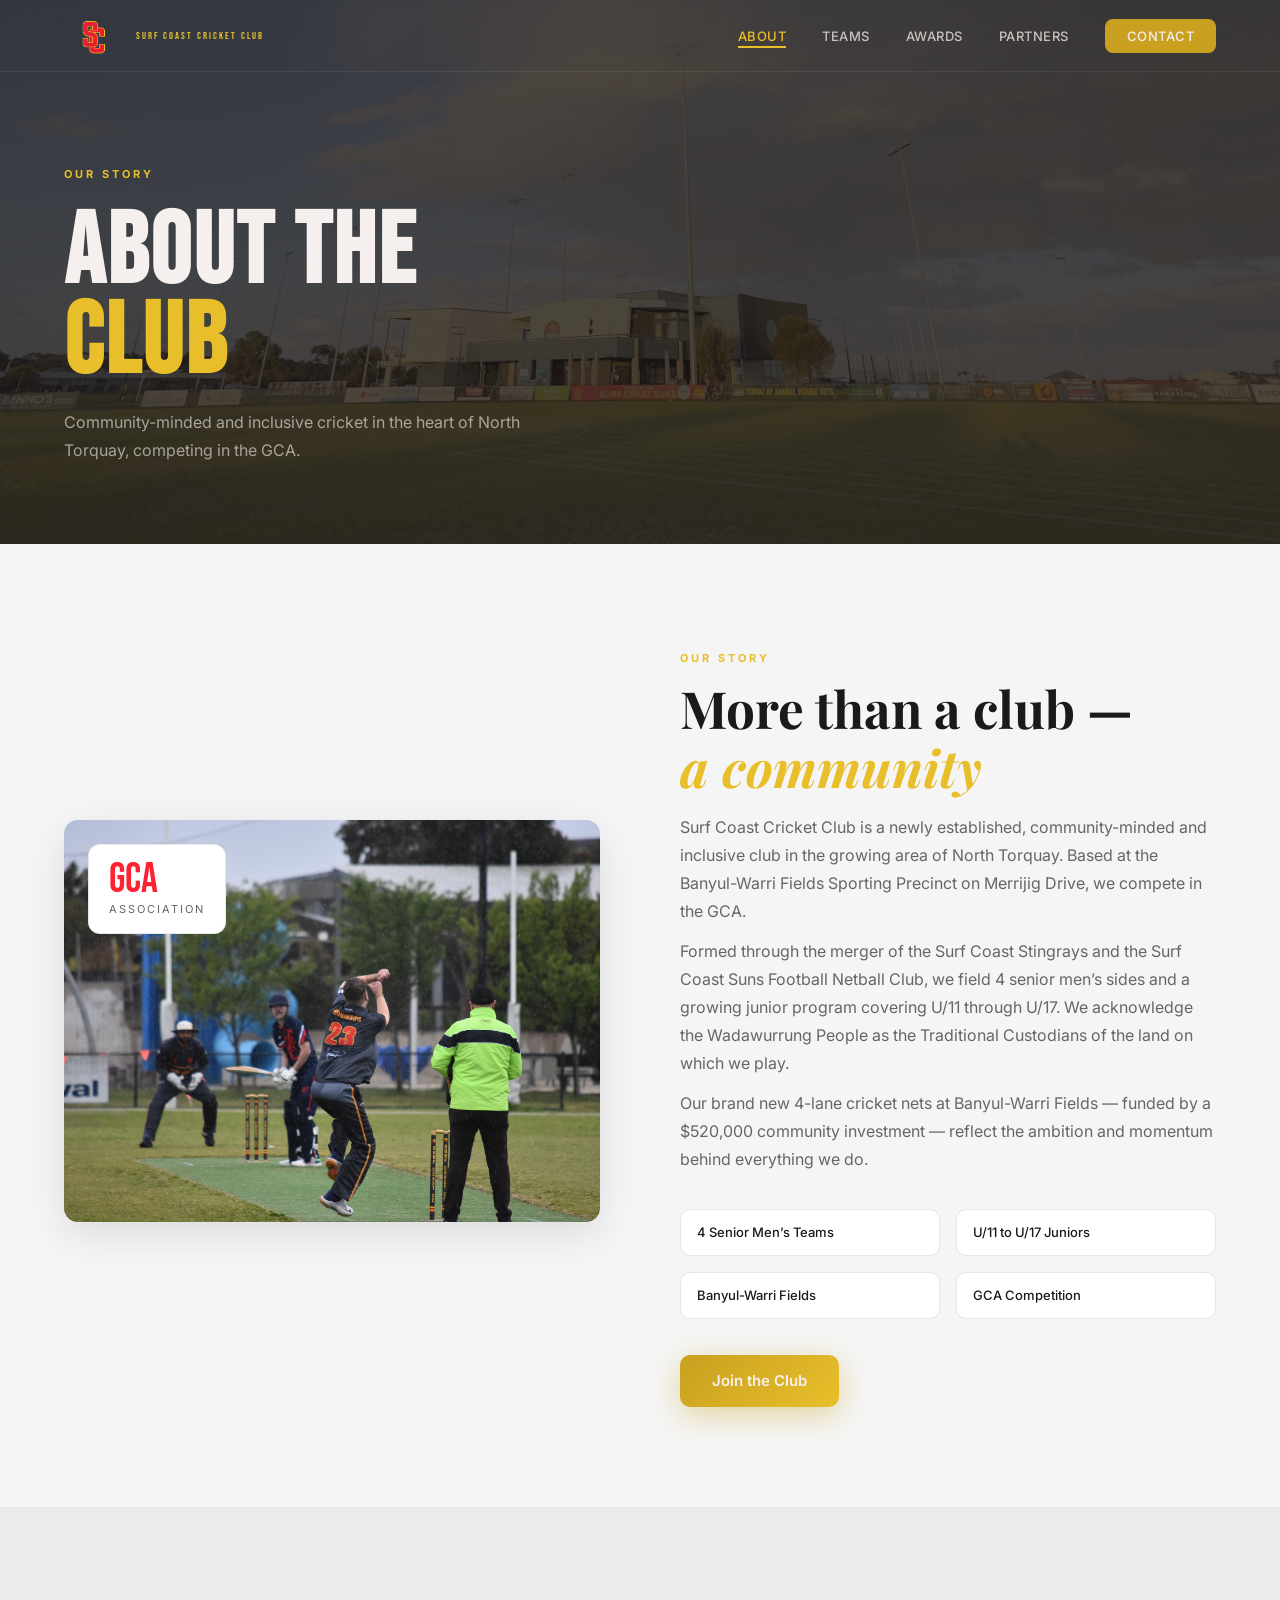
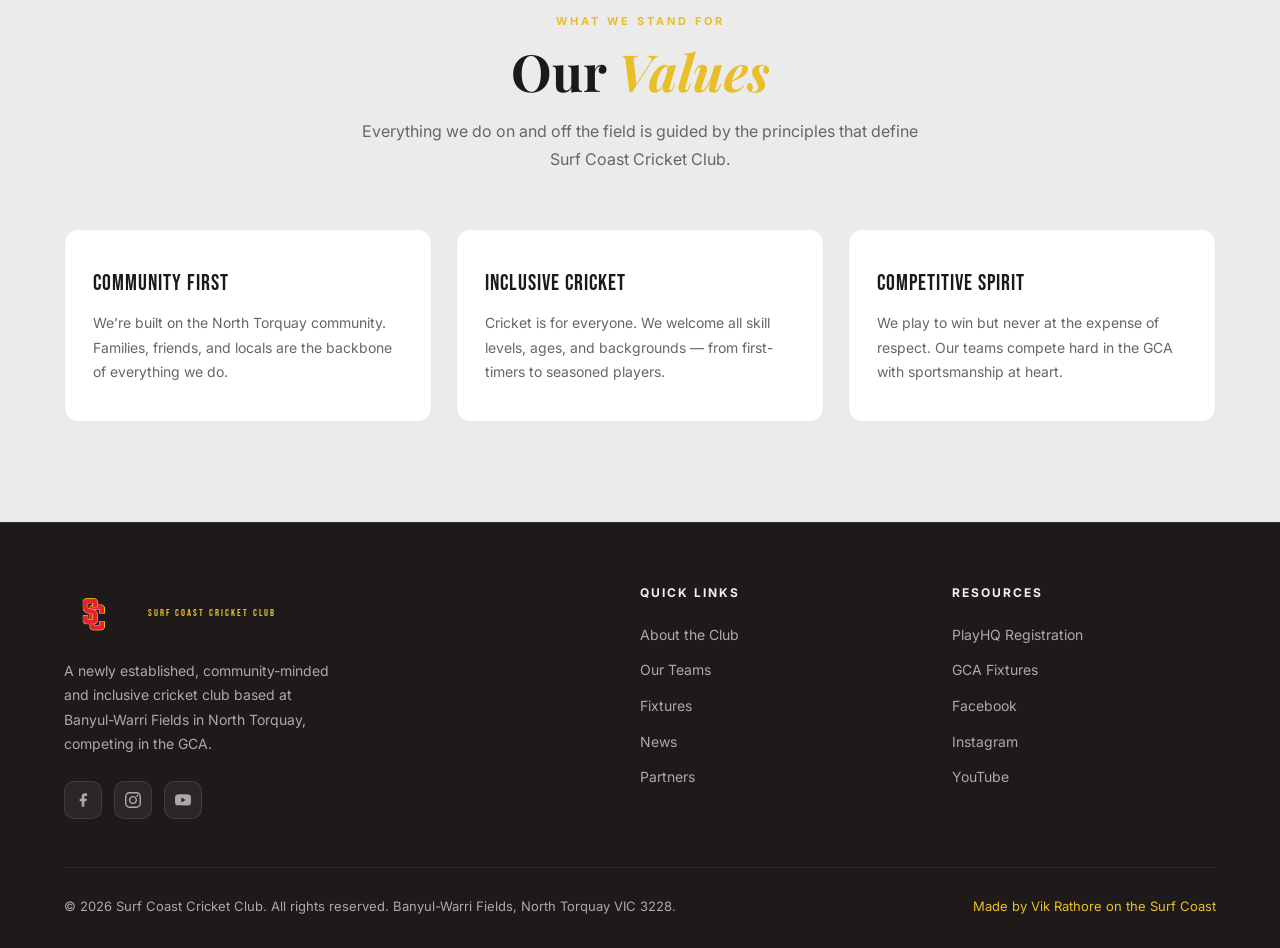
==== about/index.html @ 5619d421 "Convert pages to folder-based URLs (remove .html extensions) Each page moved to its own subfolder as" ====
<!DOCTYPE html>
<html lang="en">
<head>
  <meta charset="UTF-8" />
  <meta name="viewport" content="width=device-width, initial-scale=1.0, viewport-fit=cover" />
  <link rel="icon" type="image/png" href="/assets/images/favicon.png" />
  <title>About | Surf Coast Cricket Club</title>
  <link rel="preconnect" href="https://fonts.googleapis.com" />
  <link rel="preconnect" href="https://fonts.gstatic.com" crossorigin />
  <link href="https://fonts.googleapis.com/css2?family=Bebas+Neue&family=Inter:wght@300;400;500;600;700&family=Playfair+Display:ital,wght@0,700;1,500&display=swap" rel="stylesheet" />
  <style>
    *, *::before, *::after { box-sizing: border-box; margin: 0; padding: 0; }
    :root {
      --navy:    #F5F5F5;
      --navy-mid:#EBEBEB;
      --teal:    #C9A020;
      --teal-lt: #E8BF2A;
      --green:   #E8001C;
      --gold:    #FF2233;
      --white:   #F5F0EE;
      --muted:   #666666;
      --card-bg: #FFFFFF;
      --border:  rgba(0,0,0,0.09);
      --radius:  14px;
      --shadow:  0 12px 40px rgba(0,0,0,0.10);
    }
    html { scroll-behavior: smooth; }
    body { font-family: 'Inter', sans-serif; background: var(--navy); color: #1A1A1A; overflow-x: hidden; line-height: 1.6; }
    ::-webkit-scrollbar { width: 6px; }
    ::-webkit-scrollbar-track { background: var(--navy); }
    ::-webkit-scrollbar-thumb { background: var(--teal); border-radius: 3px; }

    /* PAGE SPLASH */
    #page-splash { position: fixed; inset: 0; z-index: 9999; background: #232323; display: flex; align-items: center; justify-content: center; transition: opacity 0.5s ease, visibility 0.5s ease; }
    #page-splash.hidden { opacity: 0; visibility: hidden; pointer-events: none; }
    #page-splash img { width: min(220px, 55vw); animation: pageSplashIn 0.4s ease forwards; }
    @keyframes pageSplashIn { from { opacity: 0; transform: scale(0.92); } to { opacity: 1; transform: scale(1); } }

    /* NAV */
    nav { position: fixed; top: 0; left: 0; right: 0; z-index: 1000; display: flex; align-items: center; justify-content: space-between; padding: env(safe-area-inset-top) 5% 0; height: calc(72px + env(safe-area-inset-top)); background: transparent; backdrop-filter: blur(20px); border-bottom: 1px solid rgba(255,255,255,0.08); transition: background 1s ease; }
    .nav-logo { display: flex; align-items: center; gap: 12px; text-decoration: none; }
    .nav-logo-badge { width: 60px; height: 60px; object-fit: contain; flex-shrink: 0; }
    .nav-logo-text { line-height: 1.2; }
    .nav-logo-text span:first-child { display: block; font-family: 'Bebas Neue', sans-serif; font-size: 30px; letter-spacing: 1px; color: var(--white); }
    .nav-logo-text span:last-child { display: block; font-size: 10px; letter-spacing: 2px; text-transform: uppercase; color: var(--teal-lt); }
    .nav-links { display: flex; align-items: center; gap: 36px; list-style: none; }
    .nav-links a { text-decoration: none; color: rgba(245,240,238,0.75); font-size: 13px; font-weight: 500; letter-spacing: 0.5px; text-transform: uppercase; transition: color 0.2s; position: relative; }
    .nav-links a::after { content: ''; position: absolute; left: 0; bottom: -4px; width: 0; height: 2px; background: var(--teal-lt); transition: width 0.25s; }
    .nav-links a:hover { color: #FFFFFF; }
    .nav-links a:hover::after { width: 100%; }
    .nav-links a.nav-active { color: var(--teal-lt); }
    .nav-links a.nav-active::after { width: 100%; }
    .nav-cta { padding: 9px 22px; background: var(--teal); color: var(--white) !important; border-radius: 8px; transition: background 0.2s, transform 0.15s !important; }
    .nav-cta::after { display: none !important; }
    .nav-cta:hover { background: var(--teal-lt) !important; transform: translateY(-1px); }
    .nav-hamburger { display: none; flex-direction: column; gap: 5px; cursor: pointer; padding: 4px; border: none; background: none; }
    .nav-hamburger span { display: block; width: 24px; height: 2px; background: var(--white); border-radius: 2px; transition: transform 0.3s, opacity 0.3s; }
    .nav-mobile { display: none; flex-direction: column; position: fixed; top: calc(72px + env(safe-area-inset-top)); left: 0; right: 0; background: #2D2D2D; border-bottom: 1px solid rgba(255,255,255,0.08); padding: 24px 5%; gap: 20px; z-index: 999; }
    .nav-mobile.open { display: flex; }
    .nav-mobile a { text-decoration: none; color: var(--muted); font-size: 15px; font-weight: 500; letter-spacing: 0.5px; text-transform: uppercase; transition: color 0.2s; }
    .nav-mobile a:hover { color: var(--white); }

    /* PAGE HEADER */
    .page-header { background: #1E1A1A; padding: 160px 5% 80px; position: relative; overflow: hidden; }
    .page-header-bg { position: absolute; inset: 0; background: url('/assets/images/hero-bg.jpg') center 60%/cover no-repeat; opacity: 0.22; z-index: 0; }
    .page-header-content { position: relative; z-index: 1; max-width: 700px; }
    .page-header-label { display: inline-block; font-size: 11px; font-weight: 700; letter-spacing: 3px; text-transform: uppercase; color: var(--teal-lt); margin-bottom: 12px; }
    .page-header-title { font-family: 'Bebas Neue', sans-serif; font-size: clamp(56px, 8vw, 100px); line-height: 0.9; letter-spacing: 3px; color: #F5F0EE; margin-top: 12px; }
    .page-header-title .accent { color: var(--teal-lt); }
    .page-header-sub { font-size: 16px; color: rgba(245,240,238,0.6); margin-top: 20px; max-width: 520px; line-height: 1.75; }

    /* SECTIONS */
    section { padding: 100px 5%; }
    .section-label { display: inline-block; font-size: 11px; font-weight: 700; letter-spacing: 3px; text-transform: uppercase; color: var(--teal-lt); margin-bottom: 12px; }
    .section-title { font-family: 'Playfair Display', serif; font-size: clamp(30px, 4vw, 52px); line-height: 1.15; color: #1A1A1A; }
    .section-title em { font-style: italic; color: var(--teal-lt); }
    .section-desc { color: var(--muted); font-size: 16px; max-width: 560px; margin-top: 16px; line-height: 1.75; }
    .reveal { opacity: 0; transform: translateY(36px); transition: opacity 0.7s ease, transform 0.7s ease; }
    .reveal.visible { opacity: 1; transform: translateY(0); }
    @keyframes fadeUp { from { opacity: 0; transform: translateY(28px); } to { opacity: 1; transform: translateY(0); } }

    /* BUTTONS */
    .btn-primary { padding: 14px 32px; background: linear-gradient(135deg, var(--teal), var(--teal-lt)); color: var(--white); text-decoration: none; border-radius: 10px; font-weight: 600; font-size: 15px; box-shadow: 0 8px 32px rgba(201,160,32,0.4); transition: transform 0.2s, box-shadow 0.2s; display: inline-block; }
    .btn-primary:hover { transform: translateY(-2px); box-shadow: 0 14px 40px rgba(201,160,32,0.55); }

    /* ABOUT */
    #about { display: grid; grid-template-columns: 1fr 1fr; gap: 80px; align-items: center; }
    .about-img-stack { position: relative; }
    .about-img-main { width: 100%; border-radius: var(--radius); aspect-ratio: 4/3; object-fit: cover; box-shadow: var(--shadow); }
    .about-img-accent { position: absolute; width: 55%; border-radius: var(--radius); aspect-ratio: 1; bottom: -32px; right: -32px; object-fit: cover; border: 4px solid #F5F5F5; box-shadow: var(--shadow); }
    .about-badge { position: absolute; top: 24px; left: 24px; background: #FFFFFF; border: 1px solid var(--border); border-radius: 12px; padding: 14px 20px; }
    .about-badge .year { font-family: 'Bebas Neue', sans-serif; font-size: 42px; color: var(--gold); line-height: 1; }
    .about-badge .since { font-size: 11px; letter-spacing: 2px; text-transform: uppercase; color: var(--muted); }
    .about-features { display: grid; grid-template-columns: 1fr 1fr; gap: 16px; margin-top: 36px; }
    .feature-chip { display: flex; align-items: center; gap: 10px; background: var(--card-bg); border: 1px solid var(--border); border-radius: 10px; padding: 12px 16px; font-size: 13px; font-weight: 500; }
    .feature-chip .icon { width: 28px; height: 28px; border-radius: 8px; background: rgba(201,160,32,0.18); display: flex; align-items: center; justify-content: center; font-size: 14px; }

    /* VALUES SECTION */
    #values { background: var(--navy-mid); }
    .values-grid { display: grid; grid-template-columns: repeat(3, 1fr); gap: 24px; margin-top: 56px; }
    .value-card { background: var(--card-bg); border: 1px solid var(--border); border-radius: var(--radius); padding: 36px 28px; }
    .value-icon { font-size: 32px; margin-bottom: 16px; }
    .value-title { font-family: 'Bebas Neue', sans-serif; font-size: 22px; letter-spacing: 1px; color: #1A1A1A; margin-bottom: 10px; }
    .value-desc { font-size: 14px; color: var(--muted); line-height: 1.75; }

    /* FOOTER */
    footer { background: #1E1A1A; border-top: 1px solid rgba(255,255,255,0.08); padding: 60px 5% calc(32px + env(safe-area-inset-bottom)); }
    .footer-grid { display: grid; grid-template-columns: 2fr 1fr 1fr; gap: 48px; padding-bottom: 48px; border-bottom: 1px solid rgba(255,255,255,0.08); }
    .footer-brand-desc { color: #AAAAAA; font-size: 14px; line-height: 1.75; margin-top: 16px; max-width: 280px; }
    .footer-socials { display: flex; gap: 12px; margin-top: 24px; }
    .social-btn { width: 38px; height: 38px; border-radius: 10px; background: rgba(255,255,255,0.06); border: 1px solid rgba(255,255,255,0.1); display: flex; align-items: center; justify-content: center; text-decoration: none; color: #AAAAAA; transition: all 0.2s; }
    .social-btn:hover { background: var(--teal); color: var(--white); border-color: var(--teal); }
    .footer-col-title { font-size: 12px; font-weight: 700; letter-spacing: 2px; text-transform: uppercase; color: var(--white); margin-bottom: 20px; }
    .footer-links { list-style: none; display: flex; flex-direction: column; gap: 10px; }
    .footer-links a { text-decoration: none; color: #AAAAAA; font-size: 14px; transition: color 0.2s; }
    .footer-links a:hover { color: var(--teal-lt); }
    .footer-bottom { padding-top: 28px; display: flex; justify-content: space-between; align-items: center; gap: 16px; flex-wrap: wrap; }
    .footer-copy { font-size: 13px; color: #AAAAAA; }

    @media (max-width: 1024px) {
      #about { grid-template-columns: 1fr; }
      .about-img-stack { display: block; margin-bottom: 16px; }
      .about-img-accent { display: none; }
      .about-badge { display: none; }
      .values-grid { grid-template-columns: 1fr 1fr; }
      .footer-grid { grid-template-columns: 1fr 1fr; }
    }
    @media (max-width: 768px) {
      section { padding: 72px 5%; }
      .page-header { padding: 120px 5% 60px; }
      .nav-links { display: none; }
      .nav-hamburger { display: flex; }
      .values-grid { grid-template-columns: 1fr; }
      .about-features { grid-template-columns: 1fr; }
      .footer-grid { grid-template-columns: 1fr; }
    }
    @media (max-width: 480px) {
      section { padding: 52px 5%; }
      .page-header { padding: 100px 5% 48px; }
      .values-grid { grid-template-columns: 1fr; }
    }
  </style>
</head>
<body>

<div id="page-splash" aria-hidden="true">
  <img src="/assets/images/sccc-logo.png" alt="" />
</div>

<nav id="navbar">
  <a href="/" class="nav-logo" aria-label="Surf Coast Cricket Club Home">
    <img class="nav-logo-badge" src="/assets/images/sccc-logo.png" alt="Surf Coast Cricket Club logo" />
    <div class="nav-logo-text"><span>Surf Coast Cricket Club</span></div>
  </a>
  <ul class="nav-links" role="list">
    <li><a href="/about" class="nav-active">About</a></li>
    <li><a href="/teams">Teams</a></li>
    <li><a href="/awards">Awards</a></li>
    <li><a href="/partners">Partners</a></li>
    <li><a href="/contact" class="nav-cta">Contact</a></li>
  </ul>
  <button class="nav-hamburger" id="hamburger" aria-label="Toggle menu" aria-expanded="false">
    <span></span><span></span><span></span>
  </button>
</nav>

<div class="nav-mobile" id="mobileNav" role="navigation" aria-label="Mobile navigation">
  <a href="/about" onclick="closeMenu()">About</a>
  <a href="/teams" onclick="closeMenu()">Teams</a>
  <a href="/awards" onclick="closeMenu()">Awards</a>
  <a href="/partners" onclick="closeMenu()">Partners</a>
  <a href="/contact" onclick="closeMenu()" style="color:var(--teal-lt);font-weight:600;">Contact &rarr;</a>
</div>

<!-- PAGE HEADER -->
<div class="page-header">
  <div class="page-header-bg"></div>
  <div class="page-header-content">
    <span class="page-header-label">Our Story</span>
    <h1 class="page-header-title">About the<br><span class="accent">Club</span></h1>
    <p class="page-header-sub">Community-minded and inclusive cricket in the heart of North Torquay, competing in the GCA.</p>
  </div>
</div>

<!-- ABOUT -->
<section id="about" aria-labelledby="about-title">
  <div class="about-img-stack reveal" aria-hidden="true">
    <img class="about-img-main" src="/assets/images/about-action.jpg" alt="Surf Coast Cricket Club bowler in action" loading="lazy" />
    <div class="about-badge">
      <div class="year">GCA</div>
      <div class="since">Association</div>
    </div>
  </div>

  <div class="reveal" style="transition-delay:0.15s">
    <span class="section-label">Our Story</span>
    <h2 class="section-title" id="about-title">More than a club &mdash;<br /><em>a community</em></h2>
    <p class="section-desc">
      Surf Coast Cricket Club is a newly established, community-minded and inclusive club in the growing area of North Torquay. Based at the Banyul-Warri Fields Sporting Precinct on Merrijig Drive, we compete in the GCA.
    </p>
    <p class="section-desc" style="margin-top:12px;">
      Formed through the merger of the Surf Coast Stingrays and the Surf Coast Suns Football Netball Club, we field 4 senior men&rsquo;s sides and a growing junior program covering U/11 through U/17. We acknowledge the Wadawurrung People as the Traditional Custodians of the land on which we play.
    </p>
    <p class="section-desc" style="margin-top:12px;">
      Our brand new 4-lane cricket nets at Banyul-Warri Fields &mdash; funded by a $520,000 community investment &mdash; reflect the ambition and momentum behind everything we do.
    </p>
    <div class="about-features">
      <div class="feature-chip">4 Senior Men&rsquo;s Teams</div>
      <div class="feature-chip">U/11 to U/17 Juniors</div>
      <div class="feature-chip">Banyul-Warri Fields</div>
      <div class="feature-chip">GCA Competition</div>
    </div>
    <div style="margin-top:36px;">
      <a href="/contact" class="btn-primary">Join the Club</a>
    </div>
  </div>
</section>

<!-- VALUES -->
<section id="values" aria-labelledby="values-title">
  <div class="reveal" style="text-align:center;max-width:600px;margin:0 auto 0;">
    <span class="section-label">What We Stand For</span>
    <h2 class="section-title" id="values-title">Our <em>Values</em></h2>
    <p class="section-desc" style="margin:16px auto 0;">Everything we do on and off the field is guided by the principles that define Surf Coast Cricket Club.</p>
  </div>
  <div class="values-grid">
    <div class="value-card reveal" style="transition-delay:0.05s">
      <div class="value-title">Community First</div>
      <p class="value-desc">We&rsquo;re built on the North Torquay community. Families, friends, and locals are the backbone of everything we do.</p>
    </div>
    <div class="value-card reveal" style="transition-delay:0.1s">
      <div class="value-title">Inclusive Cricket</div>
      <p class="value-desc">Cricket is for everyone. We welcome all skill levels, ages, and backgrounds &mdash; from first-timers to seasoned players.</p>
    </div>
    <div class="value-card reveal" style="transition-delay:0.15s">
      <div class="value-title">Competitive Spirit</div>
      <p class="value-desc">We play to win but never at the expense of respect. Our teams compete hard in the GCA with sportsmanship at heart.</p>
    </div>
  </div>
</section>

<!-- FOOTER -->
<footer>
  <div class="footer-grid">
    <div>
      <a href="/" class="nav-logo" aria-label="Surf Coast Cricket Club Home">
        <img class="nav-logo-badge" src="/assets/images/sccc-logo.png" alt="Surf Coast Cricket Club logo" />
        <div class="nav-logo-text" style="margin-left:12px;"><span>Surf Coast Cricket Club</span></div>
      </a>
      <p class="footer-brand-desc">A newly established, community-minded and inclusive cricket club based at Banyul-Warri Fields in North Torquay, competing in the GCA.</p>
      <div class="footer-socials">
        <a class="social-btn" href="https://www.facebook.com/surfcoastsunscc/" target="_blank" rel="noopener" aria-label="Facebook">
          <svg width="16" height="16" viewBox="0 0 24 24" fill="currentColor"><path d="M18 2h-3a5 5 0 00-5 5v3H7v4h3v8h4v-8h3l1-4h-4V7a1 1 0 011-1h3z"/></svg>
        </a>
        <a class="social-btn" href="https://www.instagram.com/surfcoastsunscc/" target="_blank" rel="noopener" aria-label="Instagram">
          <svg width="16" height="16" viewBox="0 0 24 24" fill="currentColor"><path d="M12 2.163c3.204 0 3.584.012 4.85.07 3.252.148 4.771 1.691 4.919 4.919.058 1.265.069 1.645.069 4.849 0 3.205-.012 3.584-.069 4.849-.149 3.225-1.664 4.771-4.919 4.919-1.266.058-1.644.07-4.85.07-3.204 0-3.584-.012-4.849-.07-3.26-.149-4.771-1.699-4.919-4.92-.058-1.265-.07-1.644-.07-4.849 0-3.204.013-3.583.07-4.849.149-3.227 1.664-4.771 4.919-4.919 1.266-.057 1.645-.069 4.849-.069zm0-2.163c-3.259 0-3.667.014-4.947.072-4.358.2-6.78 2.618-6.98 6.98-.059 1.281-.073 1.689-.073 4.948 0 3.259.014 3.668.072 4.948.2 4.358 2.618 6.78 6.98 6.98 1.281.058 1.689.072 4.948.072 3.259 0 3.668-.014 4.948-.072 4.354-.2 6.782-2.618 6.979-6.98.059-1.28.073-1.689.073-4.948 0-3.259-.014-3.667-.072-4.947-.196-4.354-2.617-6.78-6.979-6.98-1.281-.059-1.69-.073-4.949-.073zm0 5.838c-3.403 0-6.162 2.759-6.162 6.162s2.759 6.163 6.162 6.163 6.162-2.759 6.162-6.163c0-3.403-2.759-6.162-6.162-6.162zm0 10.162c-2.209 0-4-1.79-4-4 0-2.209 1.791-4 4-4s4 1.791 4 4c0 2.21-1.791 4-4 4zm6.406-11.845c-.796 0-1.441.645-1.441 1.44s.645 1.44 1.441 1.44c.795 0 1.439-.645 1.439-1.44s-.644-1.44-1.439-1.44z"/></svg>
        </a>
        <a class="social-btn" href="https://www.youtube.com/@surfcoastcricketclub" target="_blank" rel="noopener" aria-label="YouTube">
          <svg width="16" height="16" viewBox="0 0 24 24" fill="currentColor"><path d="M23.498 6.186a3.016 3.016 0 0 0-2.122-2.136C19.505 3.545 12 3.545 12 3.545s-7.505 0-9.377.505A3.017 3.017 0 0 0 .502 6.186C0 8.07 0 12 0 12s0 3.93.502 5.814a3.016 3.016 0 0 0 2.122 2.136c1.871.505 9.376.505 9.376.505s7.505 0 9.377-.505a3.015 3.015 0 0 0 2.122-2.136C24 15.93 24 12 24 12s0-3.93-.502-5.814zM9.545 15.568V8.432L15.818 12l-6.273 3.568z"/></svg>
        </a>
      </div>
    </div>
    <div>
      <h4 class="footer-col-title">Quick Links</h4>
      <ul class="footer-links">
        <li><a href="/about">About the Club</a></li>
        <li><a href="/teams">Our Teams</a></li>
        <li><a href="/teams#fixtures">Fixtures</a></li>
        <li><a href="/#news">News</a></li>
        <li><a href="/partners">Partners</a></li>
      </ul>
    </div>
    <div>
      <h4 class="footer-col-title">Resources</h4>
      <ul class="footer-links">
        <li><a href="https://www.playhq.com/cricket-australia/org/surf-coast-cricket-club/e23be353" target="_blank" rel="noopener">PlayHQ Registration</a></li>
        <li><a href="https://www.playhq.com/cricket-australia/org/surf-coast-cricket-club/e23be353" target="_blank" rel="noopener">GCA Fixtures</a></li>
        <li><a href="https://www.facebook.com/surfcoastsunscc/" target="_blank" rel="noopener">Facebook</a></li>
        <li><a href="https://www.instagram.com/surfcoastsunscc/" target="_blank" rel="noopener">Instagram</a></li>
        <li><a href="https://www.youtube.com/@surfcoastcricketclub" target="_blank" rel="noopener">YouTube</a></li>
      </ul>
    </div>
  </div>
  <div class="footer-bottom">
    <p class="footer-copy">&copy; 2026 Surf Coast Cricket Club. All rights reserved. Banyul-Warri Fields, North Torquay VIC 3228.</p>
    <p class="footer-copy" style="color:var(--teal-lt);">Made by Vik Rathore on the Surf Coast</p>
  </div>
</footer>

<script>
  /* PAGE SPLASH */
  (function() {
    const ps = document.getElementById('page-splash');
    setTimeout(() => ps.classList.add('hidden'), 550);
  })();

  const navbar = document.getElementById('navbar');
  window.addEventListener('scroll', () => { navbar.style.background = window.scrollY > 60 ? 'rgba(30,26,26,0.97)' : 'transparent'; }, { passive: true });
  const hamburger = document.getElementById('hamburger');
  const mobileNav = document.getElementById('mobileNav');
  let menuOpen = false;
  hamburger.addEventListener('click', () => {
    menuOpen = !menuOpen;
    mobileNav.classList.toggle('open', menuOpen);
    hamburger.setAttribute('aria-expanded', String(menuOpen));
    const spans = hamburger.querySelectorAll('span');
    if (menuOpen) { spans[0].style.transform = 'rotate(45deg) translate(5px,5px)'; spans[1].style.opacity = '0'; spans[2].style.transform = 'rotate(-45deg) translate(5px,-5px)'; }
    else { spans.forEach(s => { s.style.transform = ''; s.style.opacity = ''; }); }
  });
  function closeMenu() { menuOpen = false; mobileNav.classList.remove('open'); hamburger.setAttribute('aria-expanded','false'); hamburger.querySelectorAll('span').forEach(s => { s.style.transform=''; s.style.opacity=''; }); }
  const revealObs = new IntersectionObserver(entries => { entries.forEach(e => { if (e.isIntersecting) { e.target.classList.add('visible'); revealObs.unobserve(e.target); } }); }, { threshold: 0.12, rootMargin: '0px 0px -40px 0px' });
  document.querySelectorAll('.reveal').forEach(el => revealObs.observe(el));
</script>
</body>
</html>
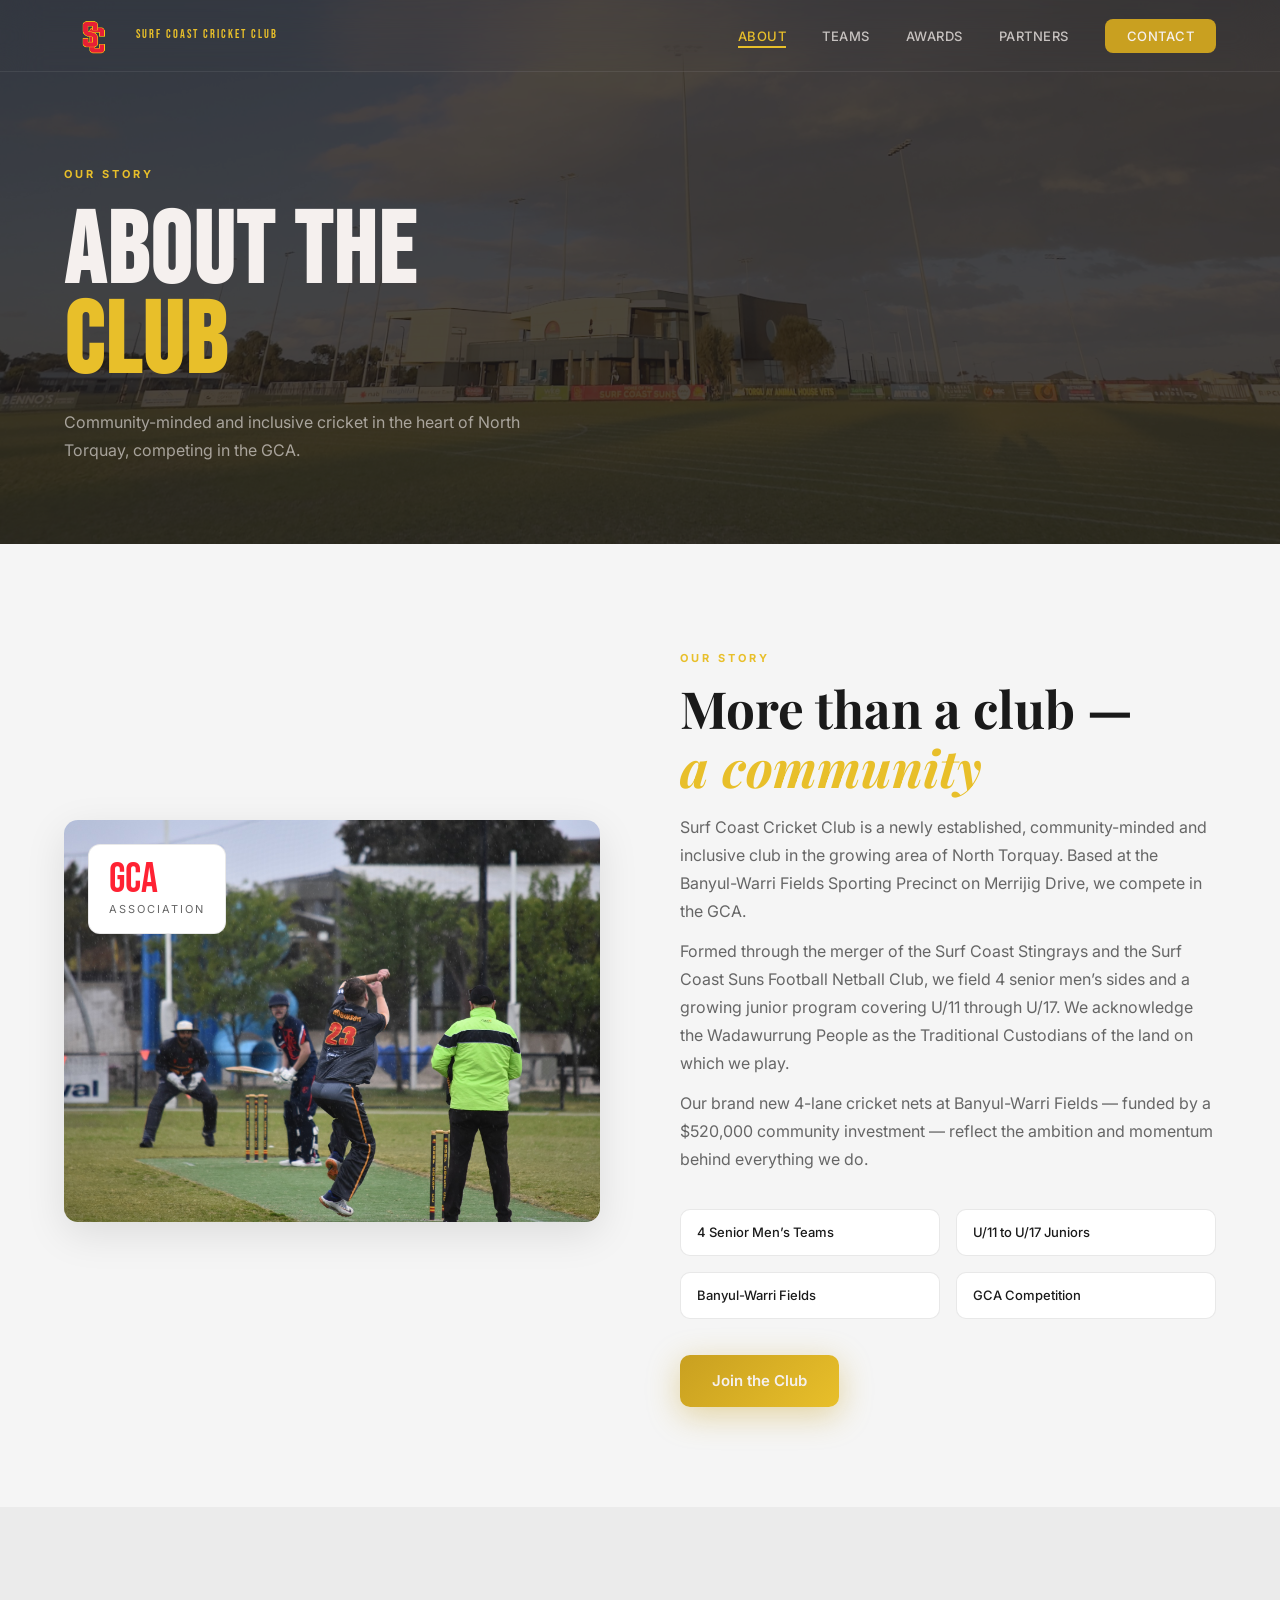
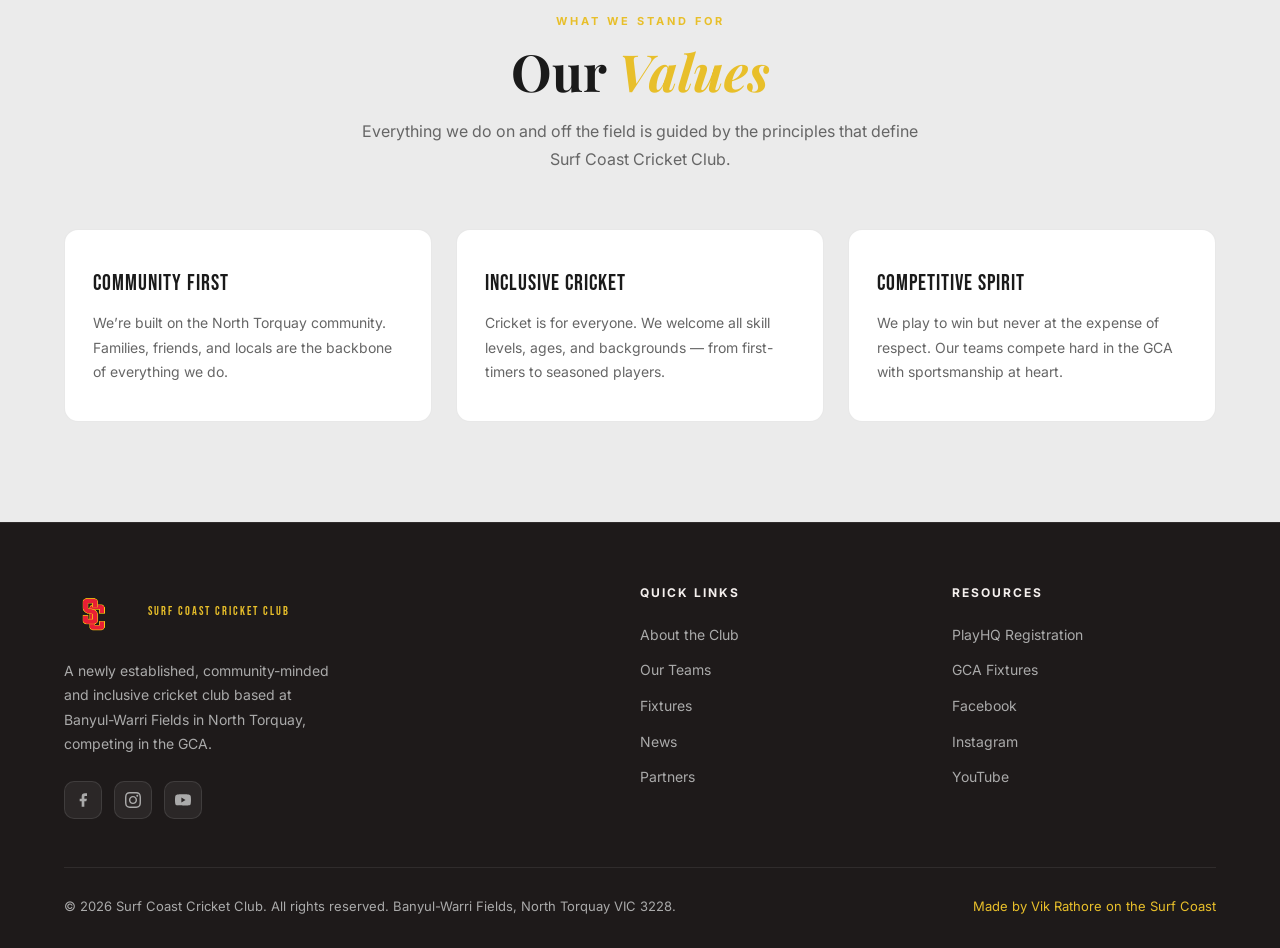
==== commit f0d521aa: "Increase nav logo text size 20% across all pages, add mobile scaling 36px desktop (up from 30px), 28" ====
--- a/about/index.html
+++ b/about/index.html
@@ -41,8 +41,8 @@
     .nav-logo { display: flex; align-items: center; gap: 12px; text-decoration: none; }
     .nav-logo-badge { width: 60px; height: 60px; object-fit: contain; flex-shrink: 0; }
     .nav-logo-text { line-height: 1.2; }
-    .nav-logo-text span:first-child { display: block; font-family: 'Bebas Neue', sans-serif; font-size: 30px; letter-spacing: 1px; color: var(--white); }
-    .nav-logo-text span:last-child { display: block; font-size: 10px; letter-spacing: 2px; text-transform: uppercase; color: var(--teal-lt); }
+    .nav-logo-text span:first-child { display: block; font-family: 'Bebas Neue', sans-serif; font-size: 36px; letter-spacing: 1px; color: var(--white); }
+    .nav-logo-text span:last-child { display: block; font-size: 12px; letter-spacing: 2px; text-transform: uppercase; color: var(--teal-lt); }
     .nav-links { display: flex; align-items: center; gap: 36px; list-style: none; }
     .nav-links a { text-decoration: none; color: rgba(245,240,238,0.75); font-size: 13px; font-weight: 500; letter-spacing: 0.5px; text-transform: uppercase; transition: color 0.2s; position: relative; }
     .nav-links a::after { content: ''; position: absolute; left: 0; bottom: -4px; width: 0; height: 2px; background: var(--teal-lt); transition: width 0.25s; }
@@ -130,6 +130,8 @@
       .page-header { padding: 120px 5% 60px; }
       .nav-links { display: none; }
       .nav-hamburger { display: flex; }
+      .nav-logo-text span:first-child { font-size: 28px; }
+      .nav-logo-badge { width: 48px; height: 48px; }
       .values-grid { grid-template-columns: 1fr; }
       .about-features { grid-template-columns: 1fr; }
       .footer-grid { grid-template-columns: 1fr; }
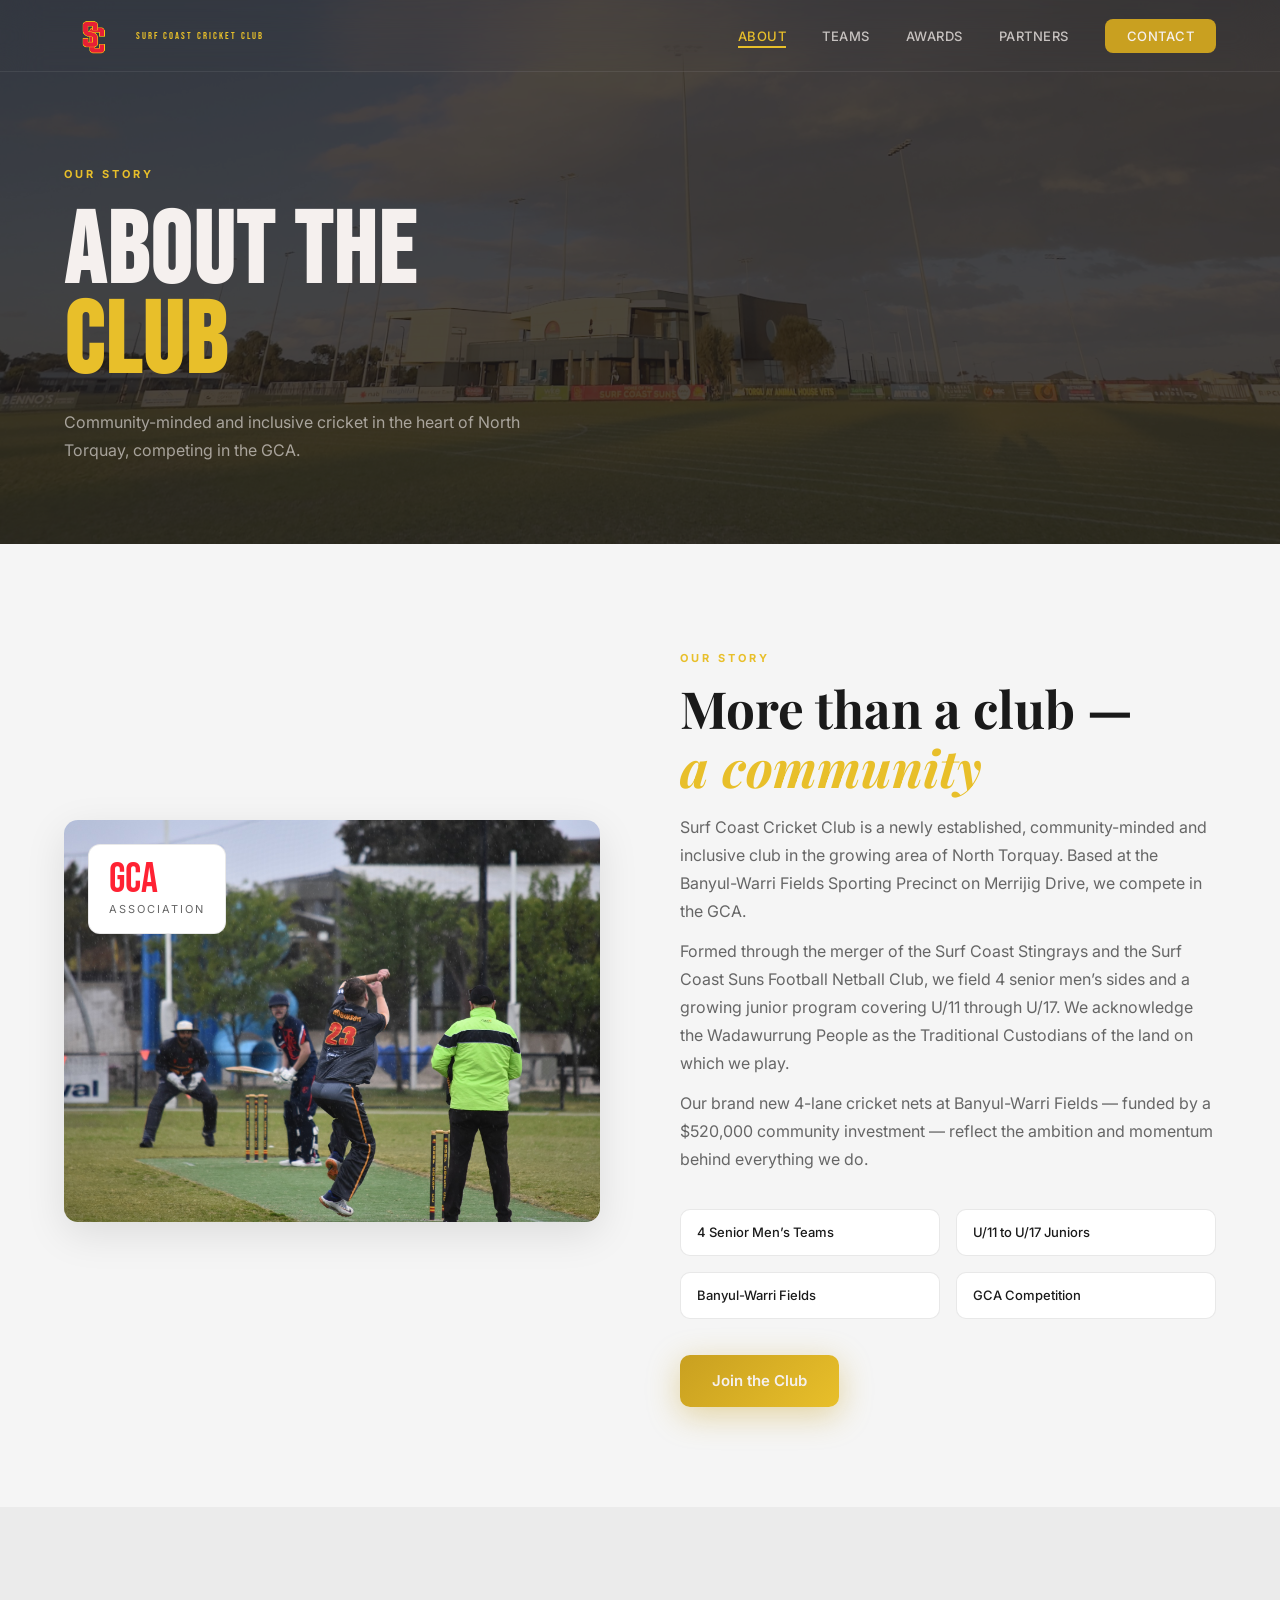
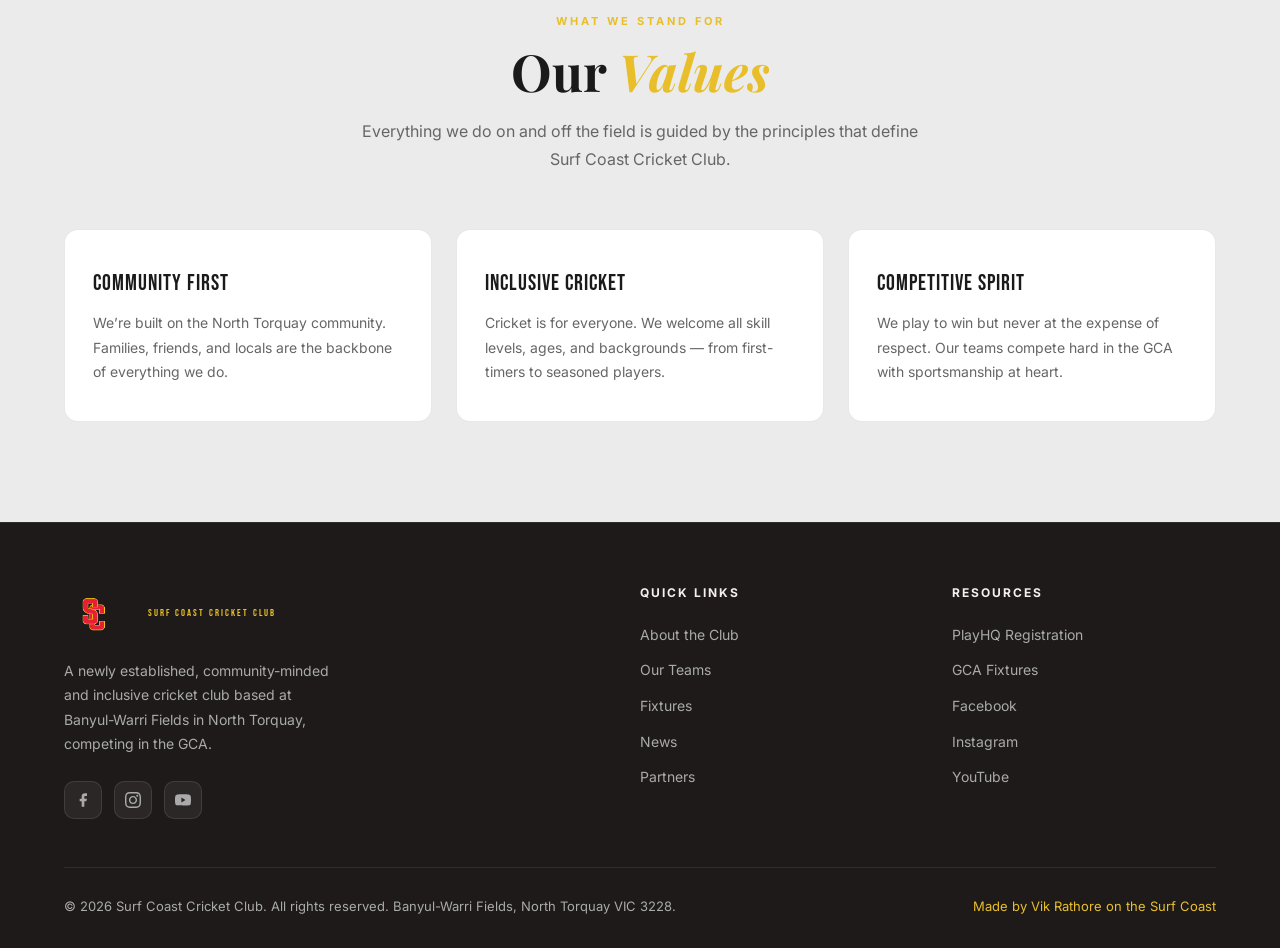
==== commit 6dc03a0b: "Revert nav logo text size changes — back to 30px/10px Co-Authored-By: Claude Sonnet 4.6 <noreply@ant" ====
--- a/about/index.html
+++ b/about/index.html
@@ -41,8 +41,8 @@
     .nav-logo { display: flex; align-items: center; gap: 12px; text-decoration: none; }
     .nav-logo-badge { width: 60px; height: 60px; object-fit: contain; flex-shrink: 0; }
     .nav-logo-text { line-height: 1.2; }
-    .nav-logo-text span:first-child { display: block; font-family: 'Bebas Neue', sans-serif; font-size: 36px; letter-spacing: 1px; color: var(--white); }
-    .nav-logo-text span:last-child { display: block; font-size: 12px; letter-spacing: 2px; text-transform: uppercase; color: var(--teal-lt); }
+    .nav-logo-text span:first-child { display: block; font-family: 'Bebas Neue', sans-serif; font-size: 30px; letter-spacing: 1px; color: var(--white); }
+    .nav-logo-text span:last-child { display: block; font-size: 10px; letter-spacing: 2px; text-transform: uppercase; color: var(--teal-lt); }
     .nav-links { display: flex; align-items: center; gap: 36px; list-style: none; }
     .nav-links a { text-decoration: none; color: rgba(245,240,238,0.75); font-size: 13px; font-weight: 500; letter-spacing: 0.5px; text-transform: uppercase; transition: color 0.2s; position: relative; }
     .nav-links a::after { content: ''; position: absolute; left: 0; bottom: -4px; width: 0; height: 2px; background: var(--teal-lt); transition: width 0.25s; }
@@ -130,8 +130,6 @@
       .page-header { padding: 120px 5% 60px; }
       .nav-links { display: none; }
       .nav-hamburger { display: flex; }
-      .nav-logo-text span:first-child { font-size: 28px; }
-      .nav-logo-badge { width: 48px; height: 48px; }
       .values-grid { grid-template-columns: 1fr; }
       .about-features { grid-template-columns: 1fr; }
       .footer-grid { grid-template-columns: 1fr; }
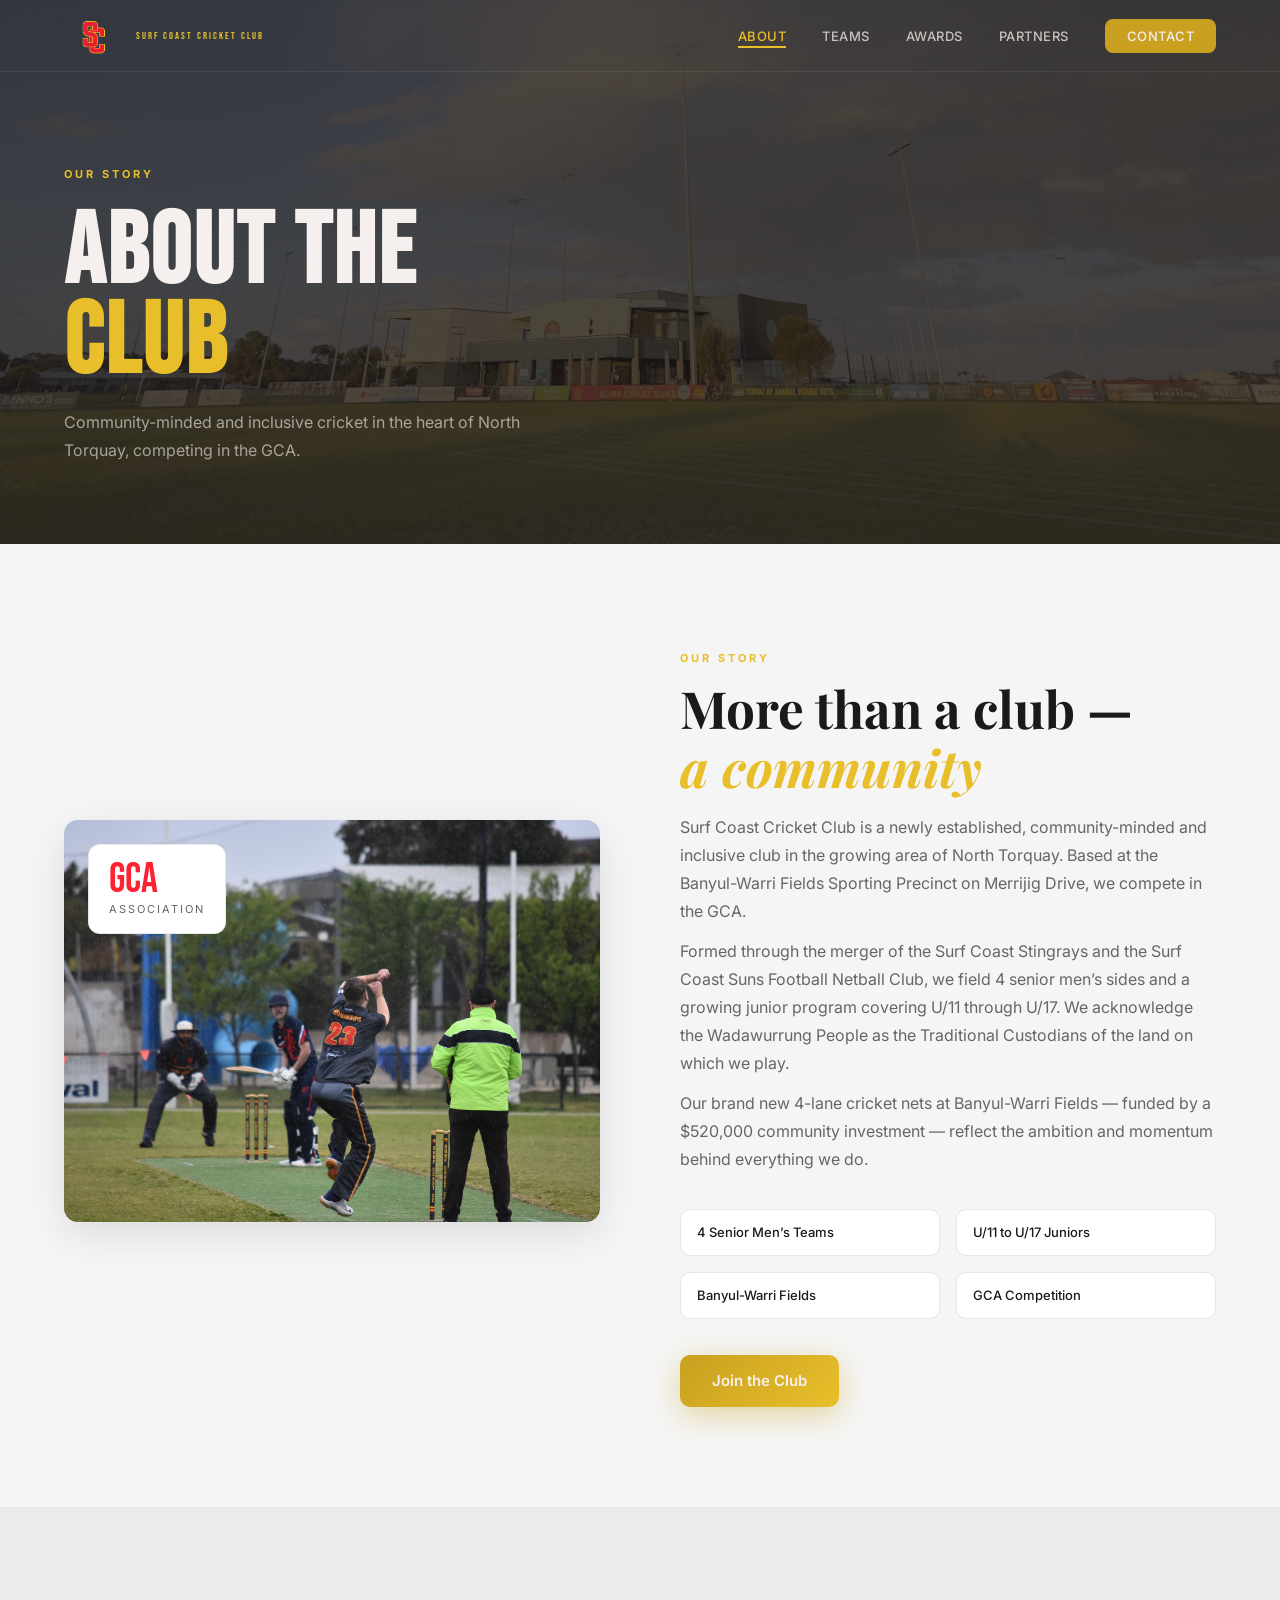
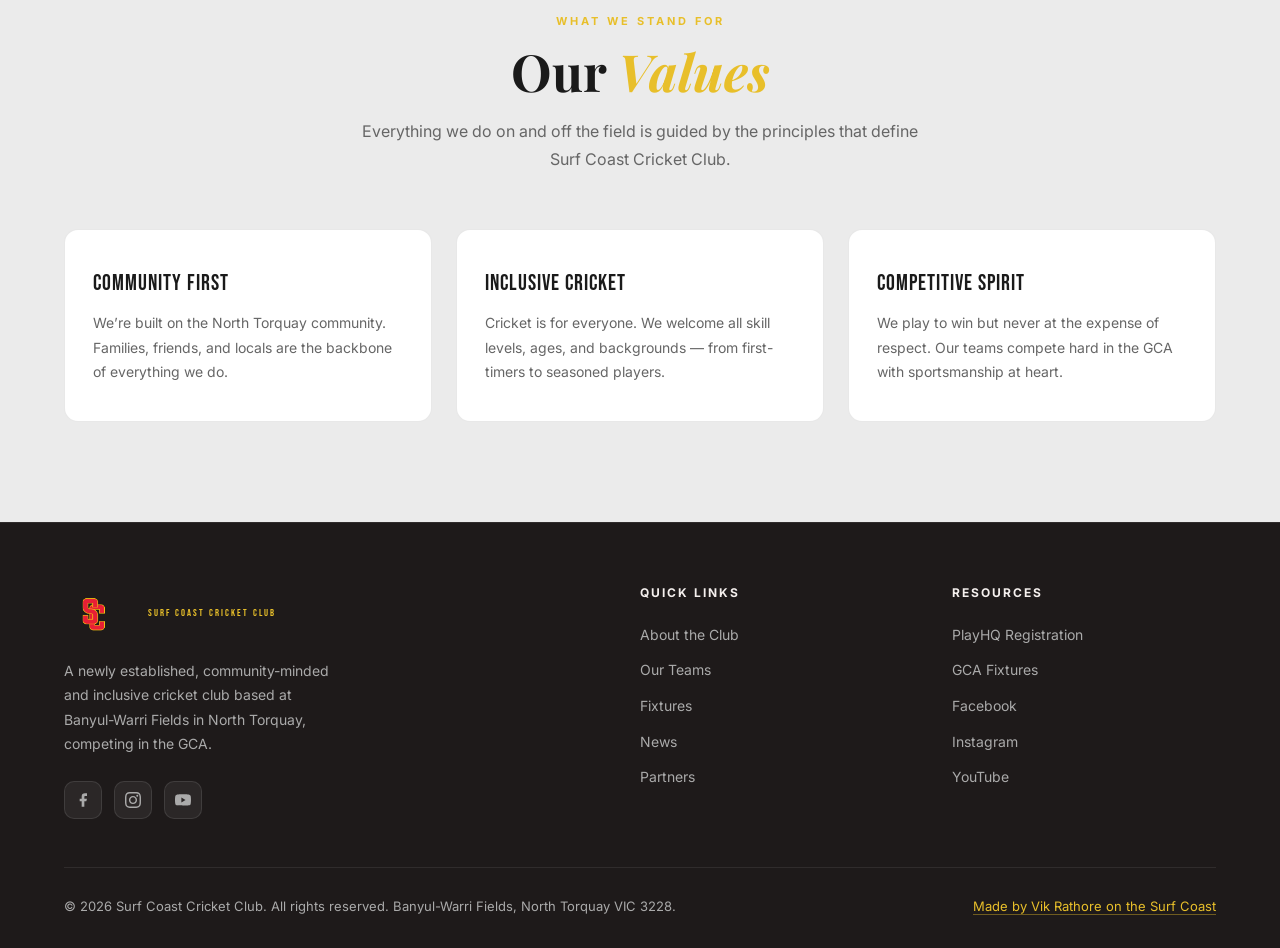
==== commit 44d407f8: "Make footer credit a clickable link to stxacy.github.io Co-Authored-By: Claude Sonnet 4.6 <noreply@a" ====
--- a/about/index.html
+++ b/about/index.html
@@ -249,10 +249,10 @@
       </a>
       <p class="footer-brand-desc">A newly established, community-minded and inclusive cricket club based at Banyul-Warri Fields in North Torquay, competing in the GCA.</p>
       <div class="footer-socials">
-        <a class="social-btn" href="https://www.facebook.com/surfcoastsunscc/" target="_blank" rel="noopener" aria-label="Facebook">
+        <a class="social-btn" href="https://www.facebook.com/surfcoastcricketclub/" target="_blank" rel="noopener" aria-label="Facebook">
           <svg width="16" height="16" viewBox="0 0 24 24" fill="currentColor"><path d="M18 2h-3a5 5 0 00-5 5v3H7v4h3v8h4v-8h3l1-4h-4V7a1 1 0 011-1h3z"/></svg>
         </a>
-        <a class="social-btn" href="https://www.instagram.com/surfcoastsunscc/" target="_blank" rel="noopener" aria-label="Instagram">
+        <a class="social-btn" href="https://www.instagram.com/surfcoastcricketclub/" target="_blank" rel="noopener" aria-label="Instagram">
           <svg width="16" height="16" viewBox="0 0 24 24" fill="currentColor"><path d="M12 2.163c3.204 0 3.584.012 4.85.07 3.252.148 4.771 1.691 4.919 4.919.058 1.265.069 1.645.069 4.849 0 3.205-.012 3.584-.069 4.849-.149 3.225-1.664 4.771-4.919 4.919-1.266.058-1.644.07-4.85.07-3.204 0-3.584-.012-4.849-.07-3.26-.149-4.771-1.699-4.919-4.92-.058-1.265-.07-1.644-.07-4.849 0-3.204.013-3.583.07-4.849.149-3.227 1.664-4.771 4.919-4.919 1.266-.057 1.645-.069 4.849-.069zm0-2.163c-3.259 0-3.667.014-4.947.072-4.358.2-6.78 2.618-6.98 6.98-.059 1.281-.073 1.689-.073 4.948 0 3.259.014 3.668.072 4.948.2 4.358 2.618 6.78 6.98 6.98 1.281.058 1.689.072 4.948.072 3.259 0 3.668-.014 4.948-.072 4.354-.2 6.782-2.618 6.979-6.98.059-1.28.073-1.689.073-4.948 0-3.259-.014-3.667-.072-4.947-.196-4.354-2.617-6.78-6.979-6.98-1.281-.059-1.69-.073-4.949-.073zm0 5.838c-3.403 0-6.162 2.759-6.162 6.162s2.759 6.163 6.162 6.163 6.162-2.759 6.162-6.163c0-3.403-2.759-6.162-6.162-6.162zm0 10.162c-2.209 0-4-1.79-4-4 0-2.209 1.791-4 4-4s4 1.791 4 4c0 2.21-1.791 4-4 4zm6.406-11.845c-.796 0-1.441.645-1.441 1.44s.645 1.44 1.441 1.44c.795 0 1.439-.645 1.439-1.44s-.644-1.44-1.439-1.44z"/></svg>
         </a>
         <a class="social-btn" href="https://www.youtube.com/@surfcoastcricketclub" target="_blank" rel="noopener" aria-label="YouTube">
@@ -275,15 +275,15 @@
       <ul class="footer-links">
         <li><a href="https://www.playhq.com/cricket-australia/org/surf-coast-cricket-club/e23be353" target="_blank" rel="noopener">PlayHQ Registration</a></li>
         <li><a href="https://www.playhq.com/cricket-australia/org/surf-coast-cricket-club/e23be353" target="_blank" rel="noopener">GCA Fixtures</a></li>
-        <li><a href="https://www.facebook.com/surfcoastsunscc/" target="_blank" rel="noopener">Facebook</a></li>
-        <li><a href="https://www.instagram.com/surfcoastsunscc/" target="_blank" rel="noopener">Instagram</a></li>
+        <li><a href="https://www.facebook.com/surfcoastcricketclub/" target="_blank" rel="noopener">Facebook</a></li>
+        <li><a href="https://www.instagram.com/surfcoastcricketclub/" target="_blank" rel="noopener">Instagram</a></li>
         <li><a href="https://www.youtube.com/@surfcoastcricketclub" target="_blank" rel="noopener">YouTube</a></li>
       </ul>
     </div>
   </div>
   <div class="footer-bottom">
     <p class="footer-copy">&copy; 2026 Surf Coast Cricket Club. All rights reserved. Banyul-Warri Fields, North Torquay VIC 3228.</p>
-    <p class="footer-copy" style="color:var(--teal-lt);">Made by Vik Rathore on the Surf Coast</p>
+    <p class="footer-copy" style="color:var(--teal-lt);"><a href="https://stxacy.github.io" target="_blank" rel="noopener" style="color:inherit;text-decoration:none;border-bottom:1px solid rgba(232,191,42,0.4);transition:border-color 0.2s;" onmouseover="this.style.borderColor='var(--teal-lt)'" onmouseout="this.style.borderColor='rgba(232,191,42,0.4)'">Made by Vik Rathore on the Surf Coast</a></p>
   </div>
 </footer>
 
